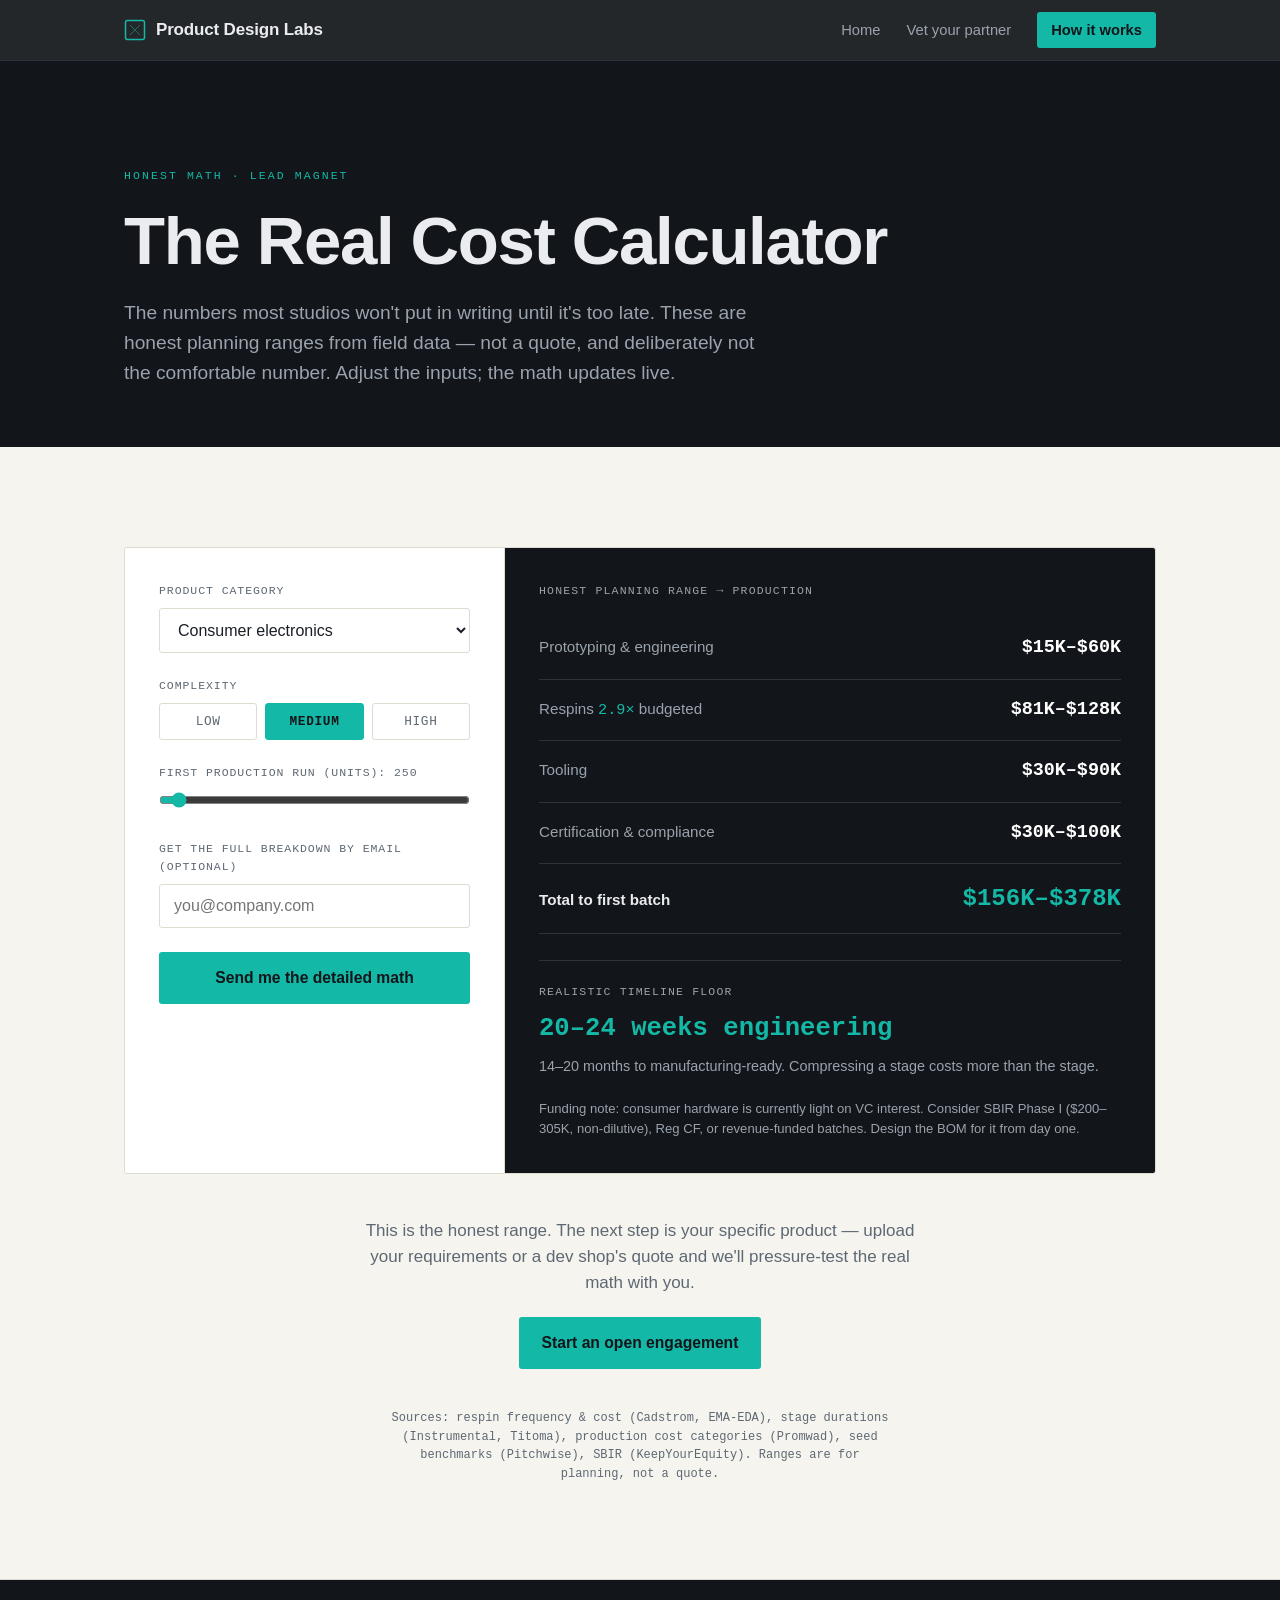
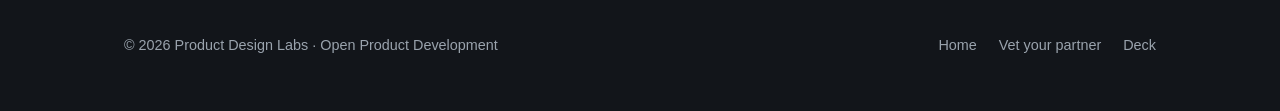
==== site/cost-calculator.html @ 30c1e819 "Initial commit: PDL strategy, market intel brief, and Open Product Development site Market-intellige" ====
<!DOCTYPE html>
<html lang="en">
<head>
<meta charset="utf-8">
<meta name="viewport" content="width=device-width, initial-scale=1">
<title>The Real Cost Calculator — Product Design Labs</title>
<meta name="description" content="Honest planning ranges for building a hardware product: prototyping, respins, tooling, certification, and a realistic timeline floor. Every number sourced from the field.">
<link rel="stylesheet" href="styles.css">
</head>
<body>

<nav class="nav">
  <div class="wrap">
    <a class="brand" href="index.html">
      <svg width="22" height="22" viewBox="0 0 22 22" fill="none">
        <rect x="1.5" y="1.5" width="19" height="19" rx="2" stroke="#14B8A6" stroke-width="1.5"/>
        <path d="M6 6l10 10M16 6L6 16" stroke="#14B8A6" stroke-width="1" opacity="0.5"/>
      </svg>
      Product Design Labs
    </a>
    <div class="nav-links">
      <a href="index.html">Home</a>
      <a href="vet-your-partner.html">Vet your partner</a>
      <a href="index.html#model" class="cta">How it works</a>
    </div>
  </div>
</nav>

<header class="pagehead">
  <div class="wrap">
    <span class="eyebrow">Honest math · lead magnet</span>
    <h1>The Real Cost Calculator</h1>
    <p class="lead">The numbers most studios won't put in writing until it's too late. These are honest planning ranges from field data — not a quote, and deliberately not the comfortable number. Adjust the inputs; the math updates live.</p>
  </div>
</header>

<section style="padding-top:56px;">
  <div class="wrap">
    <div class="calc">
      <!-- INPUTS -->
      <div class="inputs">
        <div class="field">
          <label for="category">Product category</label>
          <select id="category">
            <option value="accessory">Simple accessory / enclosure</option>
            <option value="consumer" selected>Consumer electronics</option>
            <option value="wearable">Wearable / biosensor</option>
            <option value="iot">Industrial IoT</option>
            <option value="robotics">Robotics / mechatronics</option>
            <option value="medical">Medical / regulated</option>
          </select>
        </div>

        <div class="field">
          <label>Complexity</label>
          <div class="seg" id="complexity">
            <button data-v="low">Low</button>
            <button data-v="med" class="active">Medium</button>
            <button data-v="high">High</button>
          </div>
        </div>

        <div class="field">
          <label for="volume">First production run (units): <span id="volLabel" class="mono">250</span></label>
          <input type="range" id="volume" min="50" max="5000" step="50" value="250">
        </div>

        <div class="field">
          <label for="email">Get the full breakdown by email (optional)</label>
          <input type="number" style="display:none">
          <input type="email" id="email" placeholder="you@company.com"
            style="width:100%; padding:12px 14px; font-size:1rem; border:1px solid var(--paper-line); border-radius:3px;">
        </div>
        <a class="btn btn-primary" style="width:100%; text-align:center;" href="#" id="emailBtn">Send me the detailed math</a>
      </div>

      <!-- OUTPUTS -->
      <div class="outputs">
        <div style="font-family:var(--mono); font-size:0.72rem; letter-spacing:0.1em; text-transform:uppercase; color:var(--text-dark-muted); margin-bottom:18px;">Honest planning range → production</div>

        <div class="outrow"><span class="k">Prototyping &amp; engineering</span><span class="v" id="proto">—</span></div>
        <div class="outrow"><span class="k">Respins <span id="respinCount" class="mono" style="color:var(--accent);">2.9×</span> budgeted</span><span class="v" id="respin">—</span></div>
        <div class="outrow"><span class="k">Tooling</span><span class="v" id="tooling">—</span></div>
        <div class="outrow"><span class="k">Certification &amp; compliance</span><span class="v" id="cert">—</span></div>
        <div class="outrow total"><span class="k">Total to first batch</span><span class="v" id="total">—</span></div>

        <div class="timeline-out">
          <div style="font-family:var(--mono); font-size:0.72rem; letter-spacing:0.1em; text-transform:uppercase; color:var(--text-dark-muted); margin-bottom:8px;">Realistic timeline floor</div>
          <div class="tl" id="timeline">—</div>
          <div style="color:var(--text-dark-muted); font-size:0.9rem; margin-top:6px;" id="timelineNote"></div>
        </div>

        <p class="calc-note" id="fundingNote"></p>
      </div>
    </div>

    <div class="calc-cta center" style="margin-top:44px;">
      <p style="color:var(--text-light-muted); max-width:60ch; margin:0 auto 20px;">This is the honest range. The next step is your specific product — upload your requirements or a dev shop's quote and we'll pressure-test the real math with you.</p>
      <a class="btn btn-primary" href="index.html#fit">Start an open engagement</a>
    </div>

    <p class="center mono" style="font-size:0.75rem; color:var(--text-light-muted); margin-top:40px; max-width:70ch; margin-left:auto; margin-right:auto;">
      Sources: respin frequency &amp; cost (Cadstrom, EMA-EDA), stage durations (Instrumental, Titoma), production cost categories (Promwad), seed benchmarks (Pitchwise), SBIR (KeepYourEquity). Ranges are for planning, not a quote.
    </p>
  </div>
</section>

<footer>
  <div class="wrap">
    <div>© <span id="yr"></span> Product Design Labs · Open Product Development</div>
    <div class="foot-links">
      <a href="index.html">Home</a>
      <a href="vet-your-partner.html">Vet your partner</a>
      <a href="deck.html">Deck</a>
    </div>
  </div>
</footer>

<script src="calculator.js"></script>
<script>document.getElementById('yr').textContent = new Date().getFullYear();</script>
</body>
</html>
---- site/styles.css ----
/* ==========================================================================
   Product Design Labs — Open Product Development
   Design system: "black box vs glass box"
   Engineering-document honesty. Anti-render aesthetic. Zero dependencies.
   ========================================================================== */

:root {
  /* Ink / dark (the black box) */
  --ink: #12151A;
  --ink-2: #1A1F26;
  --ink-3: #232932;
  --ink-line: #2C333D;

  /* Paper / light (the glass box) */
  --paper: #F5F4EF;
  --paper-2: #FFFFFF;
  --paper-line: #DEDBD1;

  /* Text */
  --text-dark: #EAECEF;      /* on ink */
  --text-dark-muted: #9AA3AD;
  --text-light: #1A1F26;     /* on paper */
  --text-light-muted: #5E6873;

  /* Accent — teal reads as signal / open / go */
  --accent: #14B8A6;
  --accent-deep: #0E8C7E;
  --accent-ink: #0B6157;
  --amber: #D9922B;          /* source chips, warnings — used sparingly */

  --sans: -apple-system, BlinkMacSystemFont, "Segoe UI", Inter, Roboto, Helvetica, Arial, sans-serif;
  --mono: "SF Mono", ui-monospace, "JetBrains Mono", "Roboto Mono", Menlo, Consolas, monospace;

  --maxw: 1080px;
  --radius: 3px;
}

* { box-sizing: border-box; margin: 0; padding: 0; }

html { scroll-behavior: smooth; }

body {
  font-family: var(--sans);
  background: var(--paper);
  color: var(--text-light);
  line-height: 1.55;
  -webkit-font-smoothing: antialiased;
  font-size: 17px;
}

.wrap { max-width: var(--maxw); margin: 0 auto; padding: 0 24px; }
.narrow { max-width: 760px; }

/* --- Typography --- */
h1, h2, h3 { line-height: 1.12; letter-spacing: -0.02em; font-weight: 700; }
h1 { font-size: clamp(2.4rem, 6vw, 4.2rem); }
h2 { font-size: clamp(1.7rem, 4vw, 2.7rem); }
h3 { font-size: 1.25rem; letter-spacing: -0.01em; }
.eyebrow {
  font-family: var(--mono);
  font-size: 0.72rem;
  letter-spacing: 0.18em;
  text-transform: uppercase;
  color: var(--accent-ink);
  margin-bottom: 18px;
  display: inline-block;
}
section.dark .eyebrow { color: var(--accent); }
p.lead { font-size: 1.2rem; color: var(--text-light-muted); }
section.dark p.lead { color: var(--text-dark-muted); }

/* --- Sections --- */
section { padding: 96px 0; border-bottom: 1px solid var(--paper-line); }
section.dark {
  background: var(--ink);
  color: var(--text-dark);
  border-bottom: 1px solid var(--ink-line);
  background-image:
    linear-gradient(var(--ink-2) 1px, transparent 1px),
    linear-gradient(90deg, var(--ink-2) 1px, transparent 1px);
  background-size: 44px 44px;
  background-position: center;
}
section.dark .wrap { position: relative; }

/* --- Nav --- */
.nav {
  position: sticky; top: 0; z-index: 50;
  background: rgba(18,21,26,0.92);
  backdrop-filter: blur(8px);
  border-bottom: 1px solid var(--ink-line);
  color: var(--text-dark);
}
.nav .wrap { display: flex; align-items: center; justify-content: space-between; height: 60px; padding-top: 0; padding-bottom: 0; }
.brand { display: flex; align-items: center; gap: 10px; font-weight: 700; letter-spacing: -0.01em; color: var(--text-dark); text-decoration: none; }
.brand svg { display: block; }
.nav-links { display: flex; gap: 26px; align-items: center; }
.nav-links a { color: var(--text-dark-muted); text-decoration: none; font-size: 0.92rem; }
.nav-links a:hover { color: var(--text-dark); }
.nav-links a.cta { color: var(--ink); background: var(--accent); padding: 7px 14px; border-radius: var(--radius); font-weight: 600; }
.nav-links a.cta:hover { background: #fff; }
@media (max-width: 720px){ .nav-links a:not(.cta){ display:none; } }

/* --- Hero --- */
.hero { padding: 120px 0 108px; }
.hero h1 { max-width: 15ch; }
.hero .lead { max-width: 52ch; margin-top: 26px; }
.hero-cta { margin-top: 40px; display: flex; gap: 14px; flex-wrap: wrap; }

/* --- Buttons --- */
.btn {
  display: inline-block; text-decoration: none; font-weight: 600;
  padding: 13px 22px; border-radius: var(--radius); font-size: 0.98rem;
  border: 1px solid transparent; cursor: pointer; transition: transform .05s ease;
}
.btn:active { transform: translateY(1px); }
.btn-primary { background: var(--accent); color: var(--ink); }
.btn-primary:hover { background: #1ad0bb; }
.btn-ghost { background: transparent; color: var(--text-dark); border-color: var(--ink-line); }
.btn-ghost:hover { border-color: var(--accent); color: var(--accent); }
section:not(.dark) .btn-ghost { color: var(--text-light); border-color: var(--paper-line); }
section:not(.dark) .btn-ghost:hover { border-color: var(--accent-deep); color: var(--accent-ink); }

/* --- Source chip (the transparency device) --- */
.chip {
  font-family: var(--mono); font-size: 0.66rem; letter-spacing: 0.06em;
  text-transform: uppercase; color: var(--amber);
  border: 1px solid rgba(217,146,43,0.35); border-radius: 20px;
  padding: 3px 9px; display: inline-block; white-space: nowrap;
}
section:not(.dark) .chip { color: #A66B15; border-color: rgba(166,107,21,0.3); }

/* --- Stat wall --- */
.statwall { display: grid; grid-template-columns: repeat(3, 1fr); gap: 1px; background: var(--ink-line); border: 1px solid var(--ink-line); margin-top: 48px; }
.stat { background: var(--ink); padding: 34px 26px; }
.stat .num { font-family: var(--mono); font-size: clamp(2rem, 4vw, 2.8rem); font-weight: 700; letter-spacing: -0.03em; color: #fff; }
.stat .lbl { color: var(--text-dark-muted); margin-top: 10px; font-size: 0.95rem; line-height: 1.4; }
.stat .chip { margin-top: 14px; }
@media (max-width: 720px){ .statwall { grid-template-columns: 1fr; } }

/* --- The Enemy: signatures grid --- */
.sigs { display: grid; grid-template-columns: repeat(2, 1fr); gap: 20px; margin-top: 44px; }
.sig { border: 1px solid var(--ink-line); border-radius: var(--radius); padding: 26px; background: var(--ink-2); }
.sig h3 { color: #fff; margin-bottom: 8px; }
.sig p { color: var(--text-dark-muted); font-size: 0.96rem; }
.sig .tag { font-family: var(--mono); font-size: 0.7rem; color: var(--accent); letter-spacing: 0.08em; text-transform: uppercase; display:block; margin-bottom: 12px; }
@media (max-width: 680px){ .sigs { grid-template-columns: 1fr; } }

/* --- Commitments (the model) --- */
.commit { display: grid; grid-template-columns: 1fr 1fr; gap: 0; margin-top: 44px; border: 1px solid var(--paper-line); border-radius: var(--radius); overflow: hidden; }
.commit .cell { padding: 32px; border-bottom: 1px solid var(--paper-line); }
.commit .cell:nth-child(odd) { border-right: 1px solid var(--paper-line); }
.commit .cell .n { font-family: var(--mono); color: var(--accent-ink); font-size: 0.8rem; letter-spacing: 0.1em; }
.commit .cell h3 { margin: 10px 0 8px; }
.commit .cell p { color: var(--text-light-muted); font-size: 0.98rem; }
.commit .cell .kills { margin-top: 14px; font-size: 0.86rem; color: var(--accent-ink); font-weight: 600; }
@media (max-width: 680px){ .commit { grid-template-columns: 1fr; } .commit .cell:nth-child(odd){ border-right: none; } }

/* --- Stage gates timeline --- */
.gates { display: grid; grid-template-columns: repeat(3, 1fr); gap: 18px; margin-top: 44px; }
.gate { border: 1px solid var(--paper-line); border-top: 3px solid var(--accent); border-radius: var(--radius); padding: 26px; background: var(--paper-2); }
.gate .stage { font-family: var(--mono); font-weight: 700; letter-spacing: 0.04em; }
.gate .dur { font-family: var(--mono); font-size: 2rem; font-weight: 700; color: var(--accent-ink); margin: 6px 0 2px; }
.gate .dur small { font-size: 0.9rem; color: var(--text-light-muted); font-weight: 400; }
.gate ul { list-style: none; margin-top: 14px; }
.gate li { font-size: 0.9rem; color: var(--text-light-muted); padding-left: 18px; position: relative; margin-bottom: 6px; }
.gate li::before { content: "→"; position: absolute; left: 0; color: var(--accent); }
@media (max-width: 720px){ .gates { grid-template-columns: 1fr; } }

/* --- Who this is for --- */
.split { display: grid; grid-template-columns: 1fr 1fr; gap: 20px; margin-top: 40px; }
.split .col { border: 1px solid var(--paper-line); border-radius: var(--radius); padding: 30px; }
.split .col.yes { border-left: 3px solid var(--accent); }
.split .col.no { border-left: 3px solid #C9CCC4; background: #EFEEE8; }
.split .col h3 { margin-bottom: 16px; }
.split ul { list-style: none; }
.split li { padding: 8px 0 8px 24px; position: relative; color: var(--text-light-muted); }
.split .yes li::before { content:"✓"; position:absolute; left:0; color: var(--accent-deep); font-weight:700; }
.split .no li::before { content:"✕"; position:absolute; left:0; color:#9A9E93; }
@media (max-width: 680px){ .split { grid-template-columns: 1fr; } }

/* --- FAQ --- */
.faq { margin-top: 36px; }
.faq details { border-bottom: 1px solid var(--paper-line); padding: 20px 0; }
.faq summary { font-weight: 600; cursor: pointer; list-style: none; display:flex; justify-content: space-between; align-items:center; }
.faq summary::-webkit-details-marker { display:none; }
.faq summary::after { content:"+"; font-family: var(--mono); color: var(--accent-ink); font-size: 1.4rem; }
.faq details[open] summary::after { content:"–"; }
.faq p { margin-top: 12px; color: var(--text-light-muted); }

/* --- CTA band --- */
.ctaband { text-align: center; }
.ctaband h2 { max-width: 20ch; margin: 0 auto 22px; }
.ctaband .btn { margin-top: 8px; }
.ctaband .ps { margin-top: 34px; font-family: var(--mono); font-size: 0.85rem; color: var(--text-dark-muted); max-width: 56ch; margin-left:auto; margin-right:auto; }

/* --- Footer --- */
footer { background: var(--ink); color: var(--text-dark-muted); padding: 54px 0; font-size: 0.9rem; }
footer .wrap { display:flex; justify-content: space-between; gap: 24px; flex-wrap: wrap; align-items:center; }
footer a { color: var(--text-dark-muted); text-decoration: none; }
footer a:hover { color: var(--accent); }
footer .foot-links { display:flex; gap: 22px; flex-wrap: wrap; }

/* --- Generic page header (interior pages) --- */
.pagehead { padding: 100px 0 60px; background: var(--ink); color: var(--text-dark); }
.pagehead .eyebrow { color: var(--accent); }
.pagehead .lead { color: var(--text-dark-muted); max-width: 60ch; margin-top: 20px; }

/* --- Prose (checklist page) --- */
.prose { padding: 72px 0; }
.prose h2 { margin: 44px 0 18px; }
.prose h3 { margin: 30px 0 10px; }
.prose p { margin-bottom: 16px; color: var(--text-light); }
.prose ul, .prose ol { margin: 0 0 20px 22px; }
.prose li { margin-bottom: 10px; }
.check-item { border: 1px solid var(--paper-line); border-radius: var(--radius); padding: 22px 24px; margin-bottom: 16px; border-left: 3px solid var(--accent); }
.check-item .q { font-weight: 700; margin-bottom: 8px; }
.check-item .why { color: var(--text-light-muted); font-size: 0.96rem; }
.check-item .flag { font-family: var(--mono); font-size: 0.72rem; text-transform: uppercase; letter-spacing: 0.08em; color: #A66B15; margin-top: 12px; display:block; }

/* --- Calculator --- */
.calc { display: grid; grid-template-columns: 380px 1fr; gap: 0; border: 1px solid var(--paper-line); border-radius: var(--radius); overflow: hidden; margin-top: 44px; }
.calc .inputs { background: var(--paper-2); padding: 34px; border-right: 1px solid var(--paper-line); }
.calc .outputs { background: var(--ink); color: var(--text-dark); padding: 34px; }
.field { margin-bottom: 24px; }
.field label { display:block; font-family: var(--mono); font-size: 0.72rem; text-transform: uppercase; letter-spacing: 0.08em; color: var(--text-light-muted); margin-bottom: 8px; }
.field select, .field input[type=number] {
  width: 100%; padding: 12px 14px; font-size: 1rem; font-family: var(--sans);
  border: 1px solid var(--paper-line); border-radius: var(--radius); background: #fff; color: var(--text-light);
}
.field input[type=range] { width: 100%; accent-color: var(--accent); }
.seg { display:flex; gap: 8px; }
.seg button { flex:1; padding: 10px; border: 1px solid var(--paper-line); background:#fff; border-radius: var(--radius); cursor:pointer; font-family: var(--mono); font-size:0.8rem; letter-spacing:0.05em; text-transform:uppercase; color: var(--text-light-muted); }
.seg button.active { background: var(--accent); border-color: var(--accent); color: var(--ink); font-weight:700; }
.outrow { display:flex; justify-content: space-between; align-items: baseline; padding: 16px 0; border-bottom: 1px solid var(--ink-line); }
.outrow .k { color: var(--text-dark-muted); font-size: 0.95rem; }
.outrow .v { font-family: var(--mono); font-weight: 700; font-size: 1.15rem; color: #fff; }
.outrow.total .v { color: var(--accent); font-size: 1.5rem; }
.outrow.total .k { color: var(--text-dark); font-weight: 600; }
.timeline-out { margin-top: 26px; padding-top: 22px; border-top: 1px solid var(--ink-line); }
.timeline-out .tl { font-family: var(--mono); font-size: 1.6rem; color: var(--accent); font-weight: 700; }
.calc-note { font-size: 0.82rem; color: var(--text-dark-muted); margin-top: 22px; line-height:1.5; }
.calc-cta { margin-top: 24px; }
@media (max-width: 820px){ .calc { grid-template-columns: 1fr; } .calc .inputs { border-right:none; border-bottom:1px solid var(--paper-line);} }

/* --- Utility --- */
.mono { font-family: var(--mono); }
.center { text-align:center; }
.mt0 { margin-top:0; }
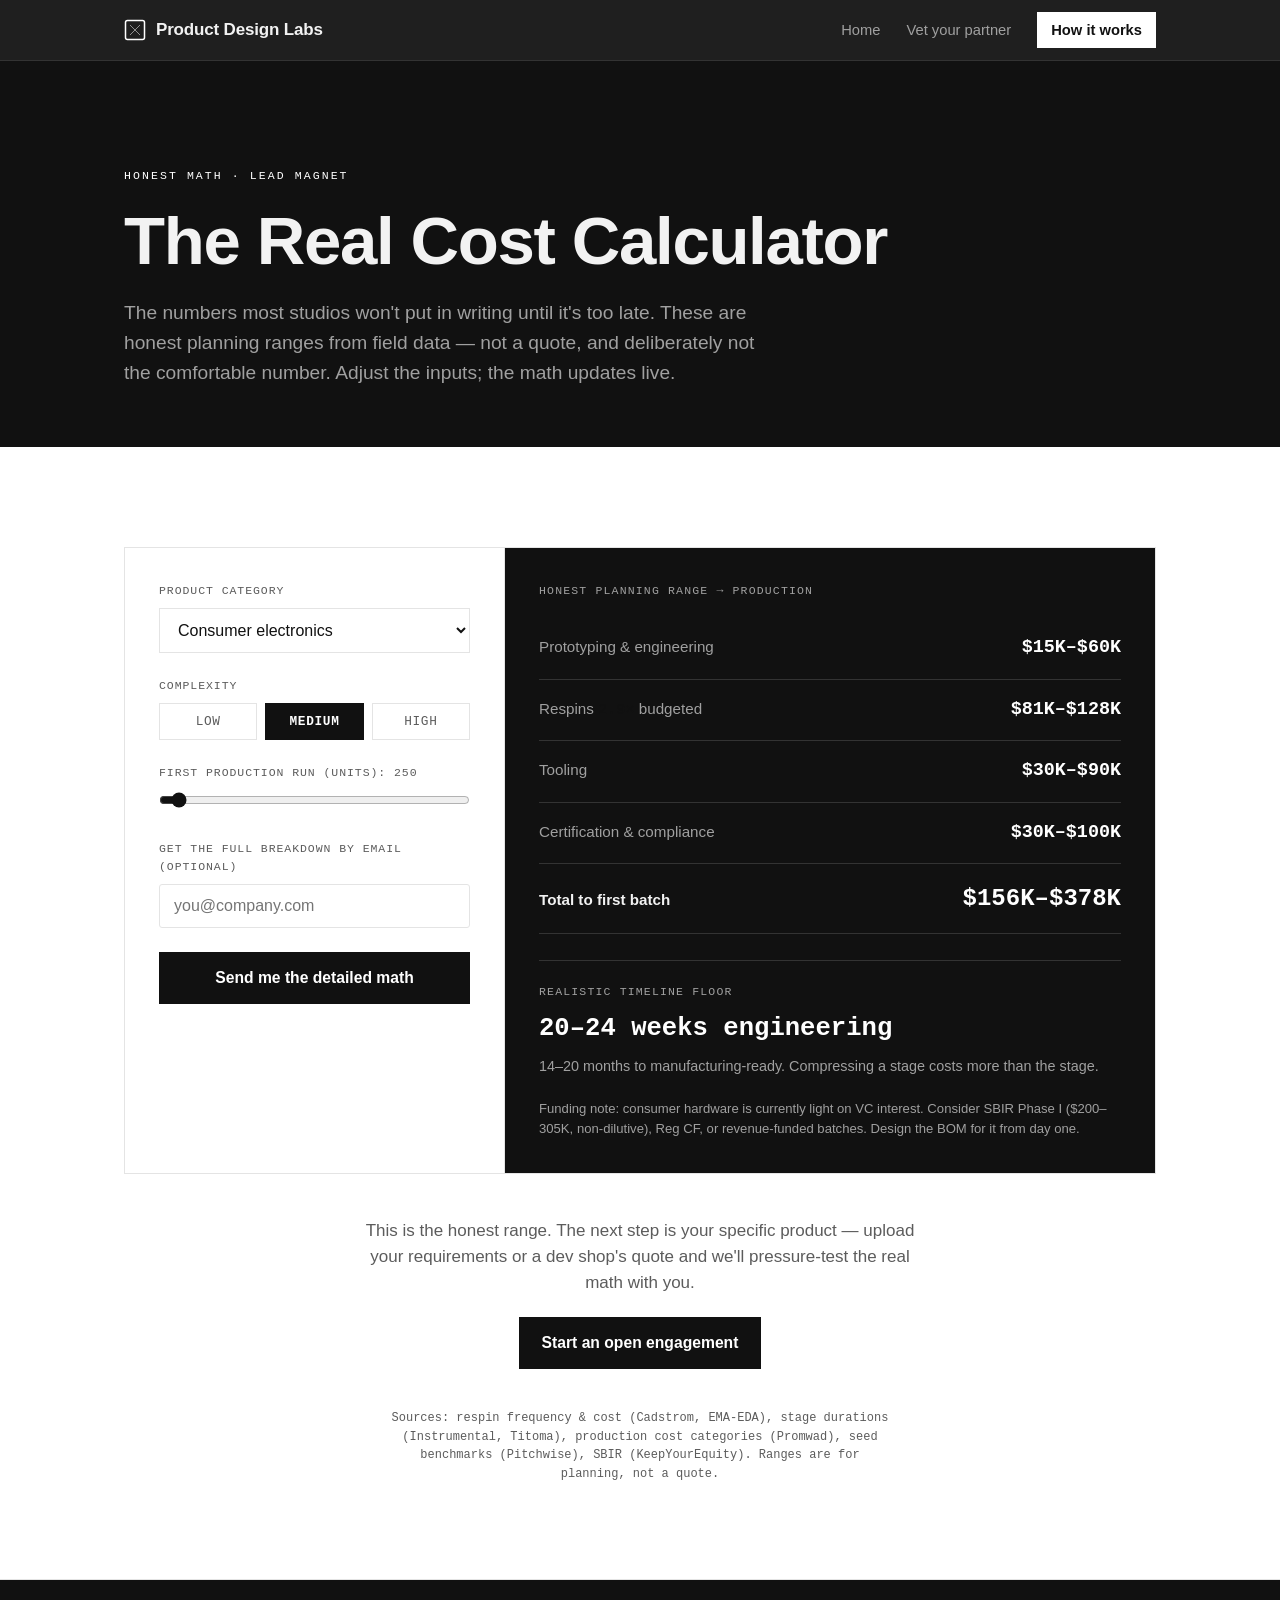
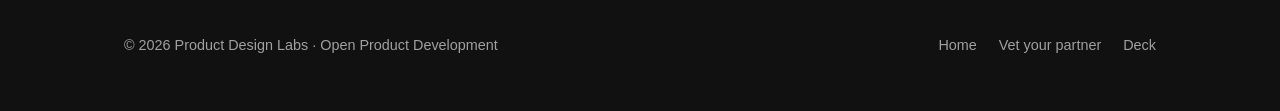
==== commit 651e0a16: "Convert site to simple black & white aesthetic (no frills) - styles.css: B&W design tokens, square c" ====
--- a/site/cost-calculator.html
+++ b/site/cost-calculator.html
@@ -13,8 +13,8 @@
   <div class="wrap">
     <a class="brand" href="index.html">
       <svg width="22" height="22" viewBox="0 0 22 22" fill="none">
-        <rect x="1.5" y="1.5" width="19" height="19" rx="2" stroke="#14B8A6" stroke-width="1.5"/>
-        <path d="M6 6l10 10M16 6L6 16" stroke="#14B8A6" stroke-width="1" opacity="0.5"/>
+        <rect x="1.5" y="1.5" width="19" height="19" rx="2" stroke="#FFFFFF" stroke-width="1.5"/>
+        <path d="M6 6l10 10M16 6L6 16" stroke="#FFFFFF" stroke-width="1" opacity="0.5"/>
       </svg>
       Product Design Labs
     </a>
--- a/site/styles.css
+++ b/site/styles.css
@@ -5,34 +5,33 @@
    ========================================================================== */
 
 :root {
-  /* Ink / dark (the black box) */
-  --ink: #12151A;
-  --ink-2: #1A1F26;
-  --ink-3: #232932;
-  --ink-line: #2C333D;
-
-  /* Paper / light (the glass box) */
-  --paper: #F5F4EF;
+  /* Black and white, no frills */
+  --ink: #111111;
+  --ink-2: #1A1A1A;
+  --ink-3: #262626;
+  --ink-line: #333333;
+
+  --paper: #FFFFFF;
   --paper-2: #FFFFFF;
-  --paper-line: #DEDBD1;
+  --paper-line: #E4E4E4;
 
   /* Text */
-  --text-dark: #EAECEF;      /* on ink */
-  --text-dark-muted: #9AA3AD;
-  --text-light: #1A1F26;     /* on paper */
-  --text-light-muted: #5E6873;
-
-  /* Accent — teal reads as signal / open / go */
-  --accent: #14B8A6;
-  --accent-deep: #0E8C7E;
-  --accent-ink: #0B6157;
-  --amber: #D9922B;          /* source chips, warnings — used sparingly */
+  --text-dark: #F2F2F2;      /* on ink */
+  --text-dark-muted: #A0A0A0;
+  --text-light: #111111;     /* on paper */
+  --text-light-muted: #5C5C5C;
+
+  /* "Accent" is now just emphasis: black on light, white on dark (handled per-rule) */
+  --accent: #111111;
+  --accent-deep: #000000;
+  --accent-ink: #111111;
+  --amber: #111111;
 
   --sans: -apple-system, BlinkMacSystemFont, "Segoe UI", Inter, Roboto, Helvetica, Arial, sans-serif;
   --mono: "SF Mono", ui-monospace, "JetBrains Mono", "Roboto Mono", Menlo, Consolas, monospace;
 
   --maxw: 1080px;
-  --radius: 3px;
+  --radius: 0;
 }
 
 * { box-sizing: border-box; margin: 0; padding: 0; }
@@ -75,11 +74,6 @@
   background: var(--ink);
   color: var(--text-dark);
   border-bottom: 1px solid var(--ink-line);
-  background-image:
-    linear-gradient(var(--ink-2) 1px, transparent 1px),
-    linear-gradient(90deg, var(--ink-2) 1px, transparent 1px);
-  background-size: 44px 44px;
-  background-position: center;
 }
 section.dark .wrap { position: relative; }
 
@@ -247,3 +241,40 @@
 .mono { font-family: var(--mono); }
 .center { text-align:center; }
 .mt0 { margin-top:0; }
+
+/* ============================================================
+   Black-and-white overrides — emphasis = black on light, white on dark
+   ============================================================ */
+.nav { background: rgba(17,17,17,0.94); }
+
+.btn-primary { background: #111; color: #fff; }
+.btn-primary:hover { background: #000; }
+section.dark .btn-primary { background: #fff; color: #111; }
+section.dark .btn-primary:hover { background: #DADADA; }
+
+.btn-ghost { color: var(--text-dark); border-color: #444; }
+.btn-ghost:hover { border-color: #fff; color: #fff; }
+section:not(.dark) .btn-ghost { color: #111; border-color: #111; }
+section:not(.dark) .btn-ghost:hover { background: #111; color: #fff; border-color: #111; }
+
+.nav-links a.cta { background: #fff; color: #111; }
+.nav-links a.cta:hover { background: #CFCFCF; color: #111; }
+
+section.dark .eyebrow, .pagehead .eyebrow { color: #fff; }
+
+.chip { color: #E6E6E6; border-color: #444; }
+section:not(.dark) .chip { color: #333; border-color: #CCC; }
+
+.sig .tag { color: #fff; }
+
+.seg button.active { background: #111; border-color: #111; color: #fff; }
+.outrow.total .v { color: #fff; }
+.timeline-out .tl { color: #fff; }
+.field input[type=range] { accent-color: #111; }
+
+.check-item .flag { color: #333; }
+
+.split .col.no { background: #F5F5F5; border-left-color: #CCC; }
+.split .col.no li::before { color: #999; }
+
+footer a:hover { color: #fff; }
